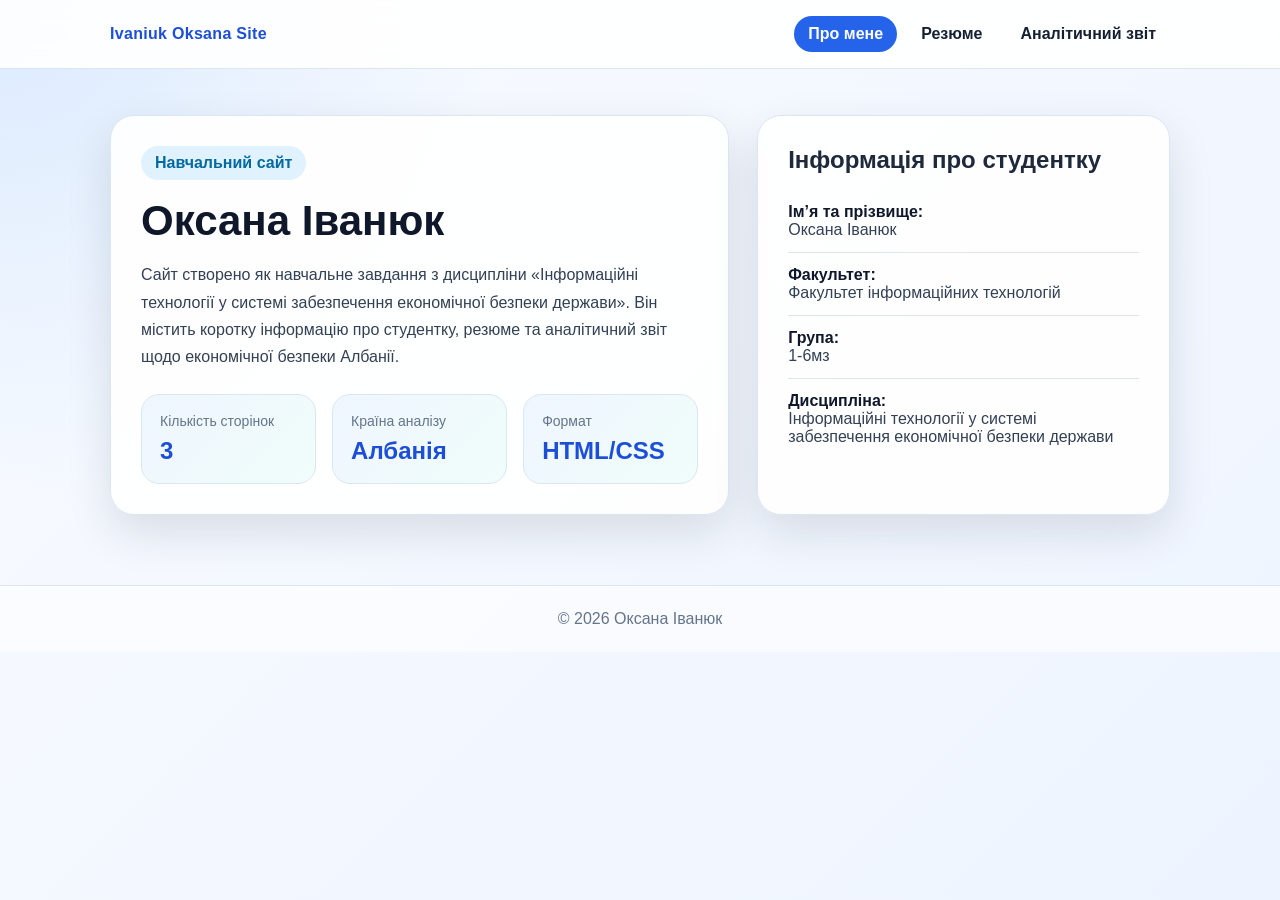
==== index.html @ 0f86aa04 "Add files via upload" ====
<!DOCTYPE html>
<html lang="uk">
<head>
    <meta charset="UTF-8">
    <meta name="viewport" content="width=device-width, initial-scale=1.0">
    <title>Оксана Іванюк — Головна</title>
    <link rel="stylesheet" href="style.css">
</head>
<body>
    <header>
        <div class="header-inner">
            <div class="logo">Ivaniuk Oksana Site</div>
            <nav>
                <a class="active" href="index.html">Про мене</a>
                <a href="resume.html">Резюме</a>
                <a href="report.html">Аналітичний звіт</a>
            </nav>
        </div>
    </header>

    <main>
        <section class="hero">
            <div class="card">
                <span class="badge">Навчальний сайт</span>
                <h1>Оксана Іванюк</h1>
                <p>
                    Сайт створено як навчальне завдання з дисципліни «Інформаційні технології у системі забезпечення економічної безпеки держави».
                    Він містить коротку інформацію про студентку, резюме та аналітичний звіт щодо економічної безпеки Албанії.
                </p>
                <div class="stat-grid">
                    <div class="stat">
                        <span>Кількість сторінок</span>
                        <strong>3</strong>
                    </div>
                    <div class="stat">
                        <span>Країна аналізу</span>
                        <strong>Албанія</strong>
                    </div>
                    <div class="stat">
                        <span>Формат</span>
                        <strong>HTML/CSS</strong>
                    </div>
                </div>
            </div>

            <div class="info-card">
                <h2>Інформація про студентку</h2>
                <ul class="info-list">
                    <li><strong>Ім’я та прізвище:</strong><br>Оксана Іванюк</li>
                    <li><strong>Факультет:</strong><br>Факультет інформаційних технологій</li>
                    <li><strong>Група:</strong><br>1-6мз</li>
                    <li><strong>Дисципліна:</strong><br>Інформаційні технології у системі забезпечення економічної безпеки держави</li>
                </ul>
            </div>
        </section>
    </main>

    <footer>© 2026 Оксана Іванюк</footer>
</body>
</html>
---- style.css ----
:root {
    --bg: #eef4ff;
    --card: #ffffff;
    --text: #162033;
    --muted: #64748b;
    --primary: #2563eb;
    --primary-dark: #1d4ed8;
    --accent: #14b8a6;
    --border: #dbe6f3;
    --shadow: 0 18px 45px rgba(15, 23, 42, 0.12);
}

* {
    box-sizing: border-box;
}

body {
    margin: 0;
    font-family: "Segoe UI", Arial, sans-serif;
    background: radial-gradient(circle at top left, #dbeafe 0, transparent 32%),
                linear-gradient(135deg, #f8fbff 0%, var(--bg) 100%);
    color: var(--text);
    min-height: 100vh;
}

header {
    position: sticky;
    top: 0;
    z-index: 10;
    background: rgba(255, 255, 255, 0.9);
    backdrop-filter: blur(12px);
    border-bottom: 1px solid var(--border);
}

.header-inner {
    max-width: 1100px;
    margin: 0 auto;
    padding: 16px 20px;
    display: flex;
    justify-content: space-between;
    align-items: center;
    gap: 20px;
}

.logo {
    font-weight: 800;
    color: var(--primary-dark);
    letter-spacing: 0.3px;
}

nav {
    display: flex;
    gap: 10px;
    flex-wrap: wrap;
}

nav a {
    color: var(--text);
    text-decoration: none;
    font-weight: 600;
    padding: 9px 14px;
    border-radius: 999px;
    transition: 0.2s ease;
}

nav a:hover,
nav a.active {
    background: var(--primary);
    color: white;
}

main {
    max-width: 1100px;
    margin: 0 auto;
    padding: 46px 20px 70px;
}

.hero {
    display: grid;
    grid-template-columns: 1.2fr 0.8fr;
    gap: 28px;
    align-items: stretch;
}

.card,
.info-card,
.report-section {
    background: rgba(255, 255, 255, 0.94);
    border: 1px solid var(--border);
    border-radius: 24px;
    box-shadow: var(--shadow);
    padding: 30px;
}

.badge {
    display: inline-block;
    padding: 8px 14px;
    border-radius: 999px;
    background: #e0f2fe;
    color: #0369a1;
    font-weight: 700;
    margin-bottom: 18px;
}

h1 {
    margin: 0 0 18px;
    font-size: 42px;
    line-height: 1.08;
    color: #0f172a;
}

h2 {
    color: #1e293b;
    margin-top: 0;
    margin-bottom: 16px;
}

h3 {
    color: #1d4ed8;
    margin-bottom: 10px;
}

p {
    line-height: 1.7;
    color: #334155;
}

.info-list {
    list-style: none;
    padding: 0;
    margin: 0;
}

.info-list li {
    padding: 13px 0;
    border-bottom: 1px solid var(--border);
    color: #334155;
}

.info-list li:last-child {
    border-bottom: none;
}

.info-list strong {
    color: #0f172a;
}

.stat-grid {
    display: grid;
    grid-template-columns: repeat(3, 1fr);
    gap: 16px;
    margin-top: 24px;
}

.stat {
    background: linear-gradient(135deg, #eff6ff, #f0fdfa);
    border: 1px solid var(--border);
    border-radius: 18px;
    padding: 18px;
}

.stat span {
    display: block;
    color: var(--muted);
    font-size: 14px;
    margin-bottom: 8px;
}

.stat strong {
    font-size: 24px;
    color: var(--primary-dark);
}

.resume-frame {
    width: 100%;
    height: 820px;
    border: 1px solid var(--border);
    border-radius: 20px;
    box-shadow: var(--shadow);
    background: white;
}

.report-section {
    margin-bottom: 24px;
}

.table-wrap {
    overflow-x: auto;
    border-radius: 18px;
    border: 1px solid var(--border);
}

table {
    width: 100%;
    border-collapse: collapse;
    background: white;
}

th, td {
    padding: 14px;
    border-bottom: 1px solid var(--border);
    text-align: left;
    vertical-align: top;
}

th {
    background: #eff6ff;
    color: #1e40af;
}

tr:last-child td {
    border-bottom: none;
}

.level-danger {
    color: #b91c1c;
    font-weight: 700;
}

.level-critical {
    color: #c2410c;
    font-weight: 700;
}

.level-good {
    color: #047857;
    font-weight: 700;
}

.recommendations li,
.threats li {
    margin-bottom: 12px;
    line-height: 1.6;
}

footer {
    text-align: center;
    color: var(--muted);
    padding: 24px;
    border-top: 1px solid var(--border);
    background: rgba(255,255,255,0.6);
}

@media (max-width: 800px) {
    .header-inner,
    .hero {
        display: block;
    }

    nav {
        margin-top: 14px;
    }

    h1 {
        font-size: 32px;
    }

    .info-card {
        margin-top: 20px;
    }

    .stat-grid {
        grid-template-columns: 1fr;
    }

    .resume-frame {
        height: 650px;
    }
}
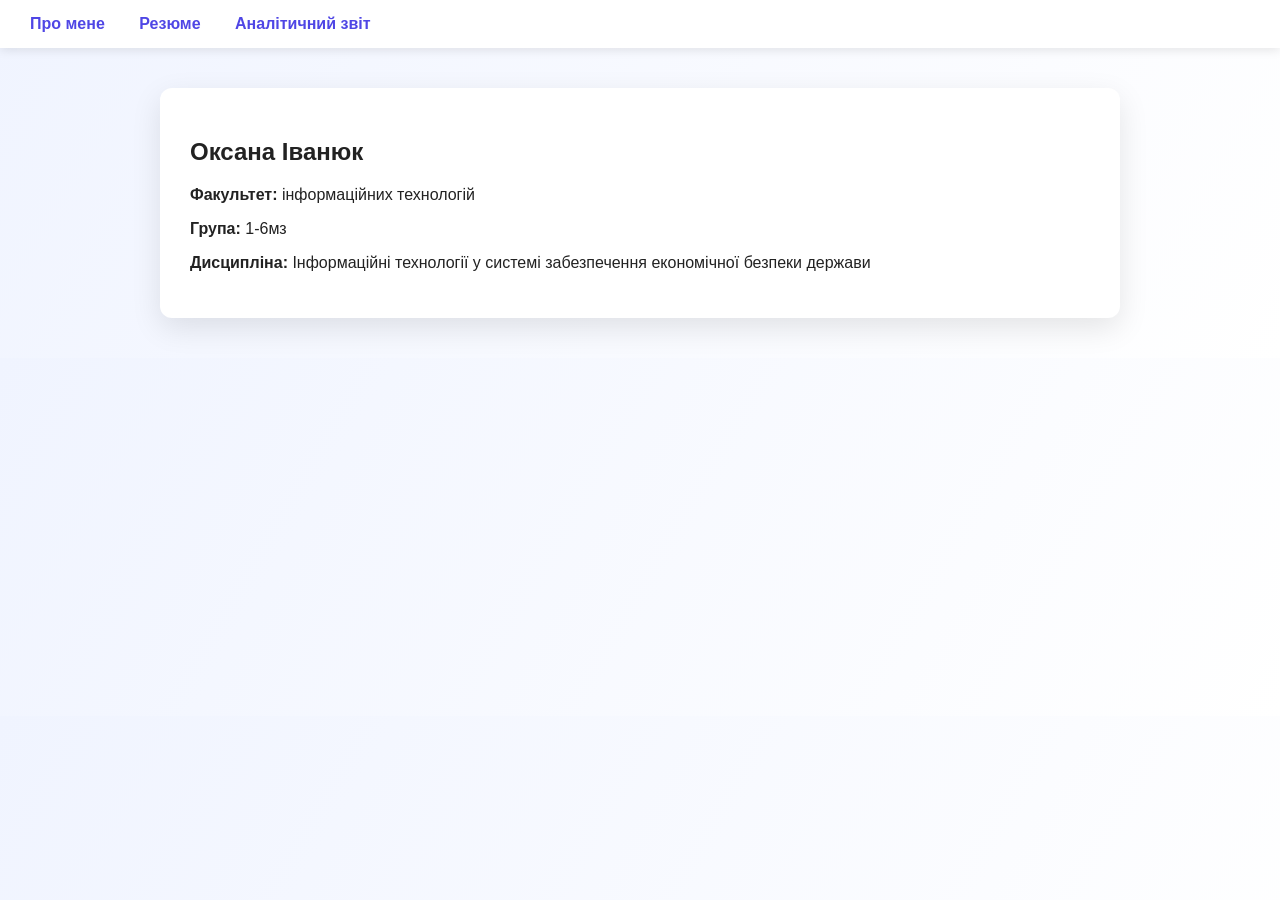
==== commit f58ecb8a: "Add files via upload" ====
--- a/index.html
+++ b/index.html
@@ -1,60 +1,27 @@
 <!DOCTYPE html>
 <html lang="uk">
 <head>
-    <meta charset="UTF-8">
-    <meta name="viewport" content="width=device-width, initial-scale=1.0">
-    <title>Оксана Іванюк — Головна</title>
-    <link rel="stylesheet" href="style.css">
+<meta charset="UTF-8">
+<meta name="viewport" content="width=device-width, initial-scale=1.0">
+<title>Ivaniuk Oksana</title>
+<link rel="stylesheet" href="style.css">
 </head>
 <body>
-    <header>
-        <div class="header-inner">
-            <div class="logo">Ivaniuk Oksana Site</div>
-            <nav>
-                <a class="active" href="index.html">Про мене</a>
-                <a href="resume.html">Резюме</a>
-                <a href="report.html">Аналітичний звіт</a>
-            </nav>
-        </div>
-    </header>
 
-    <main>
-        <section class="hero">
-            <div class="card">
-                <span class="badge">Навчальний сайт</span>
-                <h1>Оксана Іванюк</h1>
-                <p>
-                    Сайт створено як навчальне завдання з дисципліни «Інформаційні технології у системі забезпечення економічної безпеки держави».
-                    Він містить коротку інформацію про студентку, резюме та аналітичний звіт щодо економічної безпеки Албанії.
-                </p>
-                <div class="stat-grid">
-                    <div class="stat">
-                        <span>Кількість сторінок</span>
-                        <strong>3</strong>
-                    </div>
-                    <div class="stat">
-                        <span>Країна аналізу</span>
-                        <strong>Албанія</strong>
-                    </div>
-                    <div class="stat">
-                        <span>Формат</span>
-                        <strong>HTML/CSS</strong>
-                    </div>
-                </div>
-            </div>
+<header class="header">
+<nav>
+<a href="index.html">Про мене</a>
+<a href="resume.html">Резюме</a>
+<a href="report.html">Аналітичний звіт</a>
+</nav>
+</header>
 
-            <div class="info-card">
-                <h2>Інформація про студентку</h2>
-                <ul class="info-list">
-                    <li><strong>Ім’я та прізвище:</strong><br>Оксана Іванюк</li>
-                    <li><strong>Факультет:</strong><br>Факультет інформаційних технологій</li>
-                    <li><strong>Група:</strong><br>1-6мз</li>
-                    <li><strong>Дисципліна:</strong><br>Інформаційні технології у системі забезпечення економічної безпеки держави</li>
-                </ul>
-            </div>
-        </section>
-    </main>
+<section class="container fade-in">
+<h1>Оксана Іванюк</h1>
+<p><b>Факультет:</b> інформаційних технологій</p>
+<p><b>Група:</b> 1-6мз</p>
+<p><b>Дисципліна:</b> Інформаційні технології у системі забезпечення економічної безпеки держави</p>
+</section>
 
-    <footer>© 2026 Оксана Іванюк</footer>
 </body>
 </html>
--- a/style.css
+++ b/style.css
@@ -1,269 +1,37 @@
-:root {
-    --bg: #eef4ff;
-    --card: #ffffff;
-    --text: #162033;
-    --muted: #64748b;
-    --primary: #2563eb;
-    --primary-dark: #1d4ed8;
-    --accent: #14b8a6;
-    --border: #dbe6f3;
-    --shadow: 0 18px 45px rgba(15, 23, 42, 0.12);
+body {
+margin:0;
+font-family:Arial;
+background: linear-gradient(120deg,#f0f4ff,#ffffff);
+color:#222;
 }
 
-* {
-    box-sizing: border-box;
-}
-
-body {
-    margin: 0;
-    font-family: "Segoe UI", Arial, sans-serif;
-    background: radial-gradient(circle at top left, #dbeafe 0, transparent 32%),
-                linear-gradient(135deg, #f8fbff 0%, var(--bg) 100%);
-    color: var(--text);
-    min-height: 100vh;
-}
-
-header {
-    position: sticky;
-    top: 0;
-    z-index: 10;
-    background: rgba(255, 255, 255, 0.9);
-    backdrop-filter: blur(12px);
-    border-bottom: 1px solid var(--border);
-}
-
-.header-inner {
-    max-width: 1100px;
-    margin: 0 auto;
-    padding: 16px 20px;
-    display: flex;
-    justify-content: space-between;
-    align-items: center;
-    gap: 20px;
-}
-
-.logo {
-    font-weight: 800;
-    color: var(--primary-dark);
-    letter-spacing: 0.3px;
-}
-
-nav {
-    display: flex;
-    gap: 10px;
-    flex-wrap: wrap;
+.header {
+background:white;
+padding:15px;
+box-shadow:0 2px 10px rgba(0,0,0,0.1);
 }
 
 nav a {
-    color: var(--text);
-    text-decoration: none;
-    font-weight: 600;
-    padding: 9px 14px;
-    border-radius: 999px;
-    transition: 0.2s ease;
+margin:0 15px;
+text-decoration:none;
+color:#4f46e5;
+font-weight:bold;
 }
 
-nav a:hover,
-nav a.active {
-    background: var(--primary);
-    color: white;
+.container {
+max-width:900px;
+margin:40px auto;
+background:white;
+padding:30px;
+border-radius:12px;
+box-shadow:0 10px 30px rgba(0,0,0,0.1);
 }
 
-main {
-    max-width: 1100px;
-    margin: 0 auto;
-    padding: 46px 20px 70px;
+.fade-in {
+animation: fade 1s ease-in;
 }
 
-.hero {
-    display: grid;
-    grid-template-columns: 1.2fr 0.8fr;
-    gap: 28px;
-    align-items: stretch;
+@keyframes fade {
+from {opacity:0; transform:translateY(20px);}
+to {opacity:1; transform:translateY(0);}
 }
-
-.card,
-.info-card,
-.report-section {
-    background: rgba(255, 255, 255, 0.94);
-    border: 1px solid var(--border);
-    border-radius: 24px;
-    box-shadow: var(--shadow);
-    padding: 30px;
-}
-
-.badge {
-    display: inline-block;
-    padding: 8px 14px;
-    border-radius: 999px;
-    background: #e0f2fe;
-    color: #0369a1;
-    font-weight: 700;
-    margin-bottom: 18px;
-}
-
-h1 {
-    margin: 0 0 18px;
-    font-size: 42px;
-    line-height: 1.08;
-    color: #0f172a;
-}
-
-h2 {
-    color: #1e293b;
-    margin-top: 0;
-    margin-bottom: 16px;
-}
-
-h3 {
-    color: #1d4ed8;
-    margin-bottom: 10px;
-}
-
-p {
-    line-height: 1.7;
-    color: #334155;
-}
-
-.info-list {
-    list-style: none;
-    padding: 0;
-    margin: 0;
-}
-
-.info-list li {
-    padding: 13px 0;
-    border-bottom: 1px solid var(--border);
-    color: #334155;
-}
-
-.info-list li:last-child {
-    border-bottom: none;
-}
-
-.info-list strong {
-    color: #0f172a;
-}
-
-.stat-grid {
-    display: grid;
-    grid-template-columns: repeat(3, 1fr);
-    gap: 16px;
-    margin-top: 24px;
-}
-
-.stat {
-    background: linear-gradient(135deg, #eff6ff, #f0fdfa);
-    border: 1px solid var(--border);
-    border-radius: 18px;
-    padding: 18px;
-}
-
-.stat span {
-    display: block;
-    color: var(--muted);
-    font-size: 14px;
-    margin-bottom: 8px;
-}
-
-.stat strong {
-    font-size: 24px;
-    color: var(--primary-dark);
-}
-
-.resume-frame {
-    width: 100%;
-    height: 820px;
-    border: 1px solid var(--border);
-    border-radius: 20px;
-    box-shadow: var(--shadow);
-    background: white;
-}
-
-.report-section {
-    margin-bottom: 24px;
-}
-
-.table-wrap {
-    overflow-x: auto;
-    border-radius: 18px;
-    border: 1px solid var(--border);
-}
-
-table {
-    width: 100%;
-    border-collapse: collapse;
-    background: white;
-}
-
-th, td {
-    padding: 14px;
-    border-bottom: 1px solid var(--border);
-    text-align: left;
-    vertical-align: top;
-}
-
-th {
-    background: #eff6ff;
-    color: #1e40af;
-}
-
-tr:last-child td {
-    border-bottom: none;
-}
-
-.level-danger {
-    color: #b91c1c;
-    font-weight: 700;
-}
-
-.level-critical {
-    color: #c2410c;
-    font-weight: 700;
-}
-
-.level-good {
-    color: #047857;
-    font-weight: 700;
-}
-
-.recommendations li,
-.threats li {
-    margin-bottom: 12px;
-    line-height: 1.6;
-}
-
-footer {
-    text-align: center;
-    color: var(--muted);
-    padding: 24px;
-    border-top: 1px solid var(--border);
-    background: rgba(255,255,255,0.6);
-}
-
-@media (max-width: 800px) {
-    .header-inner,
-    .hero {
-        display: block;
-    }
-
-    nav {
-        margin-top: 14px;
-    }
-
-    h1 {
-        font-size: 32px;
-    }
-
-    .info-card {
-        margin-top: 20px;
-    }
-
-    .stat-grid {
-        grid-template-columns: 1fr;
-    }
-
-    .resume-frame {
-        height: 650px;
-    }
-}
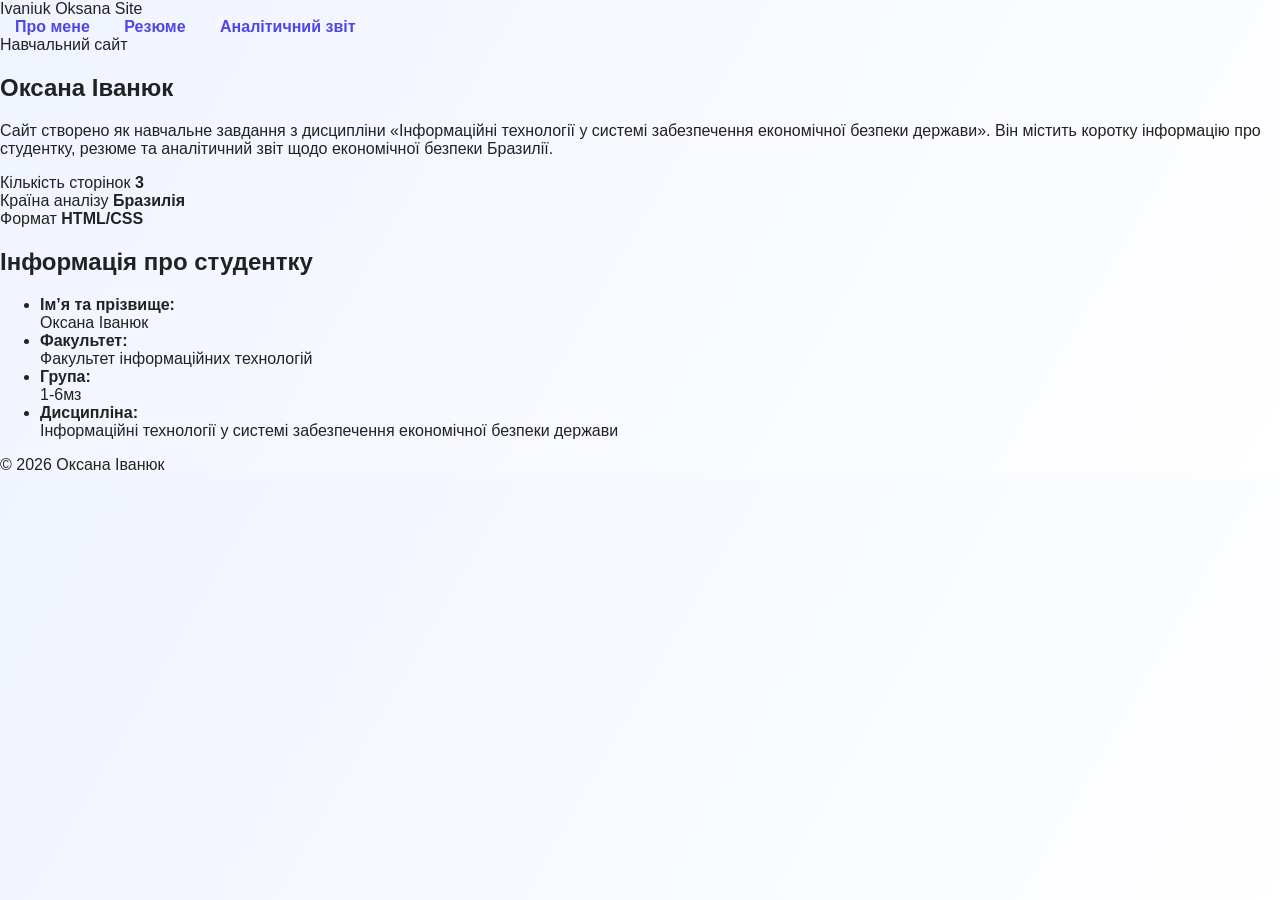
==== commit 80120cb7: "Update index.html" ====
--- a/index.html
+++ b/index.html
@@ -1,27 +1,60 @@
 <!DOCTYPE html>
 <html lang="uk">
 <head>
-<meta charset="UTF-8">
-<meta name="viewport" content="width=device-width, initial-scale=1.0">
-<title>Ivaniuk Oksana</title>
-<link rel="stylesheet" href="style.css">
+    <meta charset="UTF-8">
+    <meta name="viewport" content="width=device-width, initial-scale=1.0">
+    <title>Оксана Іванюк — Головна</title>
+    <link rel="stylesheet" href="style.css">
 </head>
 <body>
+    <header>
+        <div class="header-inner">
+            <div class="logo">Ivaniuk Oksana Site</div>
+            <nav>
+                <a class="active" href="index.html">Про мене</a>
+                <a href="resume.html">Резюме</a>
+                <a href="report.html">Аналітичний звіт</a>
+            </nav>
+        </div>
+    </header>
 
-<header class="header">
-<nav>
-<a href="index.html">Про мене</a>
-<a href="resume.html">Резюме</a>
-<a href="report.html">Аналітичний звіт</a>
-</nav>
-</header>
+    <main>
+        <section class="hero">
+            <div class="card">
+                <span class="badge">Навчальний сайт</span>
+                <h1>Оксана Іванюк</h1>
+                <p>
+                    Сайт створено як навчальне завдання з дисципліни «Інформаційні технології у системі забезпечення економічної безпеки держави».
+                    Він містить коротку інформацію про студентку, резюме та аналітичний звіт щодо економічної безпеки Бразилії.
+                </p>
+                <div class="stat-grid">
+                    <div class="stat">
+                        <span>Кількість сторінок</span>
+                        <strong>3</strong>
+                    </div>
+                    <div class="stat">
+                        <span>Країна аналізу</span>
+                        <strong>Бразилія</strong>
+                    </div>
+                    <div class="stat">
+                        <span>Формат</span>
+                        <strong>HTML/CSS</strong>
+                    </div>
+                </div>
+            </div>
 
-<section class="container fade-in">
-<h1>Оксана Іванюк</h1>
-<p><b>Факультет:</b> інформаційних технологій</p>
-<p><b>Група:</b> 1-6мз</p>
-<p><b>Дисципліна:</b> Інформаційні технології у системі забезпечення економічної безпеки держави</p>
-</section>
+            <div class="info-card">
+                <h2>Інформація про студентку</h2>
+                <ul class="info-list">
+                    <li><strong>Ім’я та прізвище:</strong><br>Оксана Іванюк</li>
+                    <li><strong>Факультет:</strong><br>Факультет інформаційних технологій</li>
+                    <li><strong>Група:</strong><br>1-6мз</li>
+                    <li><strong>Дисципліна:</strong><br>Інформаційні технології у системі забезпечення економічної безпеки держави</li>
+                </ul>
+            </div>
+        </section>
+    </main>
 
+    <footer>© 2026 Оксана Іванюк</footer>
 </body>
 </html>
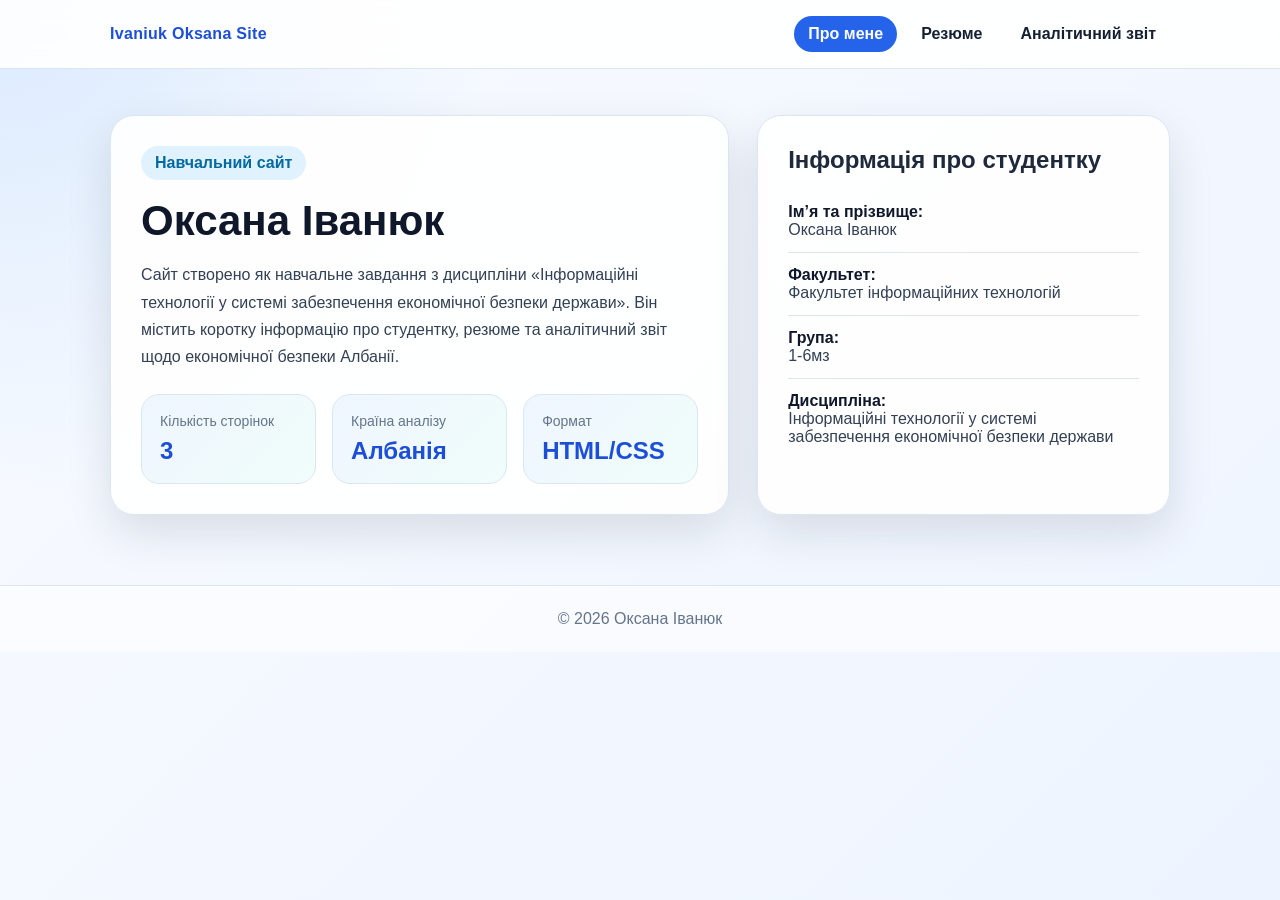
==== commit 4e4d6859: "Add files via upload" ====
--- a/index.html
+++ b/index.html
@@ -25,7 +25,7 @@
                 <h1>Оксана Іванюк</h1>
                 <p>
                     Сайт створено як навчальне завдання з дисципліни «Інформаційні технології у системі забезпечення економічної безпеки держави».
-                    Він містить коротку інформацію про студентку, резюме та аналітичний звіт щодо економічної безпеки Бразилії.
+                    Він містить коротку інформацію про студентку, резюме та аналітичний звіт щодо економічної безпеки Албанії.
                 </p>
                 <div class="stat-grid">
                     <div class="stat">
@@ -34,7 +34,7 @@
                     </div>
                     <div class="stat">
                         <span>Країна аналізу</span>
-                        <strong>Бразилія</strong>
+                        <strong>Албанія</strong>
                     </div>
                     <div class="stat">
                         <span>Формат</span>
--- a/style.css
+++ b/style.css
@@ -1,37 +1,269 @@
+:root {
+    --bg: #eef4ff;
+    --card: #ffffff;
+    --text: #162033;
+    --muted: #64748b;
+    --primary: #2563eb;
+    --primary-dark: #1d4ed8;
+    --accent: #14b8a6;
+    --border: #dbe6f3;
+    --shadow: 0 18px 45px rgba(15, 23, 42, 0.12);
+}
+
+* {
+    box-sizing: border-box;
+}
+
 body {
-margin:0;
-font-family:Arial;
-background: linear-gradient(120deg,#f0f4ff,#ffffff);
-color:#222;
-}
-
-.header {
-background:white;
-padding:15px;
-box-shadow:0 2px 10px rgba(0,0,0,0.1);
+    margin: 0;
+    font-family: "Segoe UI", Arial, sans-serif;
+    background: radial-gradient(circle at top left, #dbeafe 0, transparent 32%),
+                linear-gradient(135deg, #f8fbff 0%, var(--bg) 100%);
+    color: var(--text);
+    min-height: 100vh;
+}
+
+header {
+    position: sticky;
+    top: 0;
+    z-index: 10;
+    background: rgba(255, 255, 255, 0.9);
+    backdrop-filter: blur(12px);
+    border-bottom: 1px solid var(--border);
+}
+
+.header-inner {
+    max-width: 1100px;
+    margin: 0 auto;
+    padding: 16px 20px;
+    display: flex;
+    justify-content: space-between;
+    align-items: center;
+    gap: 20px;
+}
+
+.logo {
+    font-weight: 800;
+    color: var(--primary-dark);
+    letter-spacing: 0.3px;
+}
+
+nav {
+    display: flex;
+    gap: 10px;
+    flex-wrap: wrap;
 }
 
 nav a {
-margin:0 15px;
-text-decoration:none;
-color:#4f46e5;
-font-weight:bold;
-}
-
-.container {
-max-width:900px;
-margin:40px auto;
-background:white;
-padding:30px;
-border-radius:12px;
-box-shadow:0 10px 30px rgba(0,0,0,0.1);
-}
-
-.fade-in {
-animation: fade 1s ease-in;
-}
-
-@keyframes fade {
-from {opacity:0; transform:translateY(20px);}
-to {opacity:1; transform:translateY(0);}
-}
+    color: var(--text);
+    text-decoration: none;
+    font-weight: 600;
+    padding: 9px 14px;
+    border-radius: 999px;
+    transition: 0.2s ease;
+}
+
+nav a:hover,
+nav a.active {
+    background: var(--primary);
+    color: white;
+}
+
+main {
+    max-width: 1100px;
+    margin: 0 auto;
+    padding: 46px 20px 70px;
+}
+
+.hero {
+    display: grid;
+    grid-template-columns: 1.2fr 0.8fr;
+    gap: 28px;
+    align-items: stretch;
+}
+
+.card,
+.info-card,
+.report-section {
+    background: rgba(255, 255, 255, 0.94);
+    border: 1px solid var(--border);
+    border-radius: 24px;
+    box-shadow: var(--shadow);
+    padding: 30px;
+}
+
+.badge {
+    display: inline-block;
+    padding: 8px 14px;
+    border-radius: 999px;
+    background: #e0f2fe;
+    color: #0369a1;
+    font-weight: 700;
+    margin-bottom: 18px;
+}
+
+h1 {
+    margin: 0 0 18px;
+    font-size: 42px;
+    line-height: 1.08;
+    color: #0f172a;
+}
+
+h2 {
+    color: #1e293b;
+    margin-top: 0;
+    margin-bottom: 16px;
+}
+
+h3 {
+    color: #1d4ed8;
+    margin-bottom: 10px;
+}
+
+p {
+    line-height: 1.7;
+    color: #334155;
+}
+
+.info-list {
+    list-style: none;
+    padding: 0;
+    margin: 0;
+}
+
+.info-list li {
+    padding: 13px 0;
+    border-bottom: 1px solid var(--border);
+    color: #334155;
+}
+
+.info-list li:last-child {
+    border-bottom: none;
+}
+
+.info-list strong {
+    color: #0f172a;
+}
+
+.stat-grid {
+    display: grid;
+    grid-template-columns: repeat(3, 1fr);
+    gap: 16px;
+    margin-top: 24px;
+}
+
+.stat {
+    background: linear-gradient(135deg, #eff6ff, #f0fdfa);
+    border: 1px solid var(--border);
+    border-radius: 18px;
+    padding: 18px;
+}
+
+.stat span {
+    display: block;
+    color: var(--muted);
+    font-size: 14px;
+    margin-bottom: 8px;
+}
+
+.stat strong {
+    font-size: 24px;
+    color: var(--primary-dark);
+}
+
+.resume-frame {
+    width: 100%;
+    height: 820px;
+    border: 1px solid var(--border);
+    border-radius: 20px;
+    box-shadow: var(--shadow);
+    background: white;
+}
+
+.report-section {
+    margin-bottom: 24px;
+}
+
+.table-wrap {
+    overflow-x: auto;
+    border-radius: 18px;
+    border: 1px solid var(--border);
+}
+
+table {
+    width: 100%;
+    border-collapse: collapse;
+    background: white;
+}
+
+th, td {
+    padding: 14px;
+    border-bottom: 1px solid var(--border);
+    text-align: left;
+    vertical-align: top;
+}
+
+th {
+    background: #eff6ff;
+    color: #1e40af;
+}
+
+tr:last-child td {
+    border-bottom: none;
+}
+
+.level-danger {
+    color: #b91c1c;
+    font-weight: 700;
+}
+
+.level-critical {
+    color: #c2410c;
+    font-weight: 700;
+}
+
+.level-good {
+    color: #047857;
+    font-weight: 700;
+}
+
+.recommendations li,
+.threats li {
+    margin-bottom: 12px;
+    line-height: 1.6;
+}
+
+footer {
+    text-align: center;
+    color: var(--muted);
+    padding: 24px;
+    border-top: 1px solid var(--border);
+    background: rgba(255,255,255,0.6);
+}
+
+@media (max-width: 800px) {
+    .header-inner,
+    .hero {
+        display: block;
+    }
+
+    nav {
+        margin-top: 14px;
+    }
+
+    h1 {
+        font-size: 32px;
+    }
+
+    .info-card {
+        margin-top: 20px;
+    }
+
+    .stat-grid {
+        grid-template-columns: 1fr;
+    }
+
+    .resume-frame {
+        height: 650px;
+    }
+}
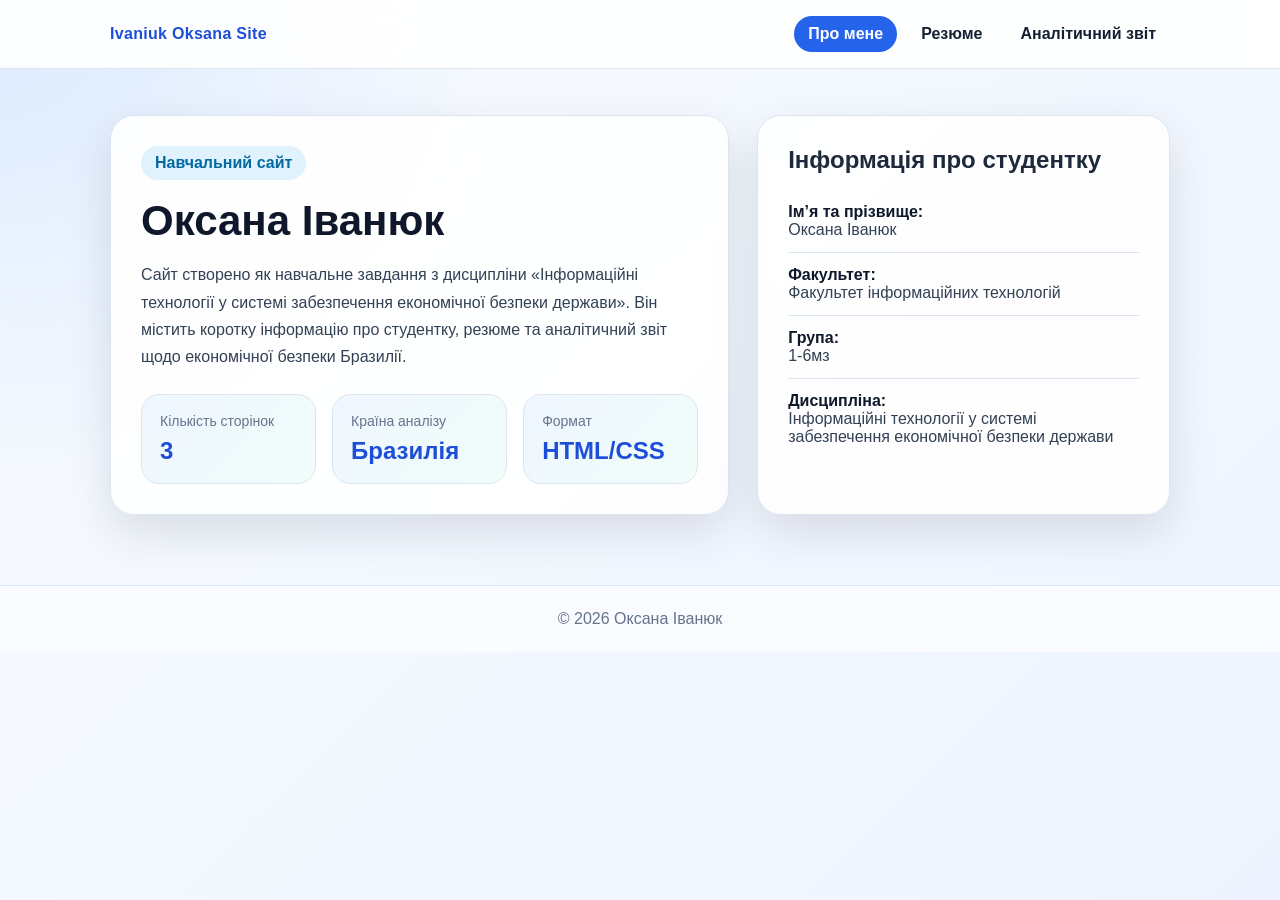
==== commit bceb5035: "Update index.html" ====
--- a/index.html
+++ b/index.html
@@ -25,7 +25,7 @@
                 <h1>Оксана Іванюк</h1>
                 <p>
                     Сайт створено як навчальне завдання з дисципліни «Інформаційні технології у системі забезпечення економічної безпеки держави».
-                    Він містить коротку інформацію про студентку, резюме та аналітичний звіт щодо економічної безпеки Албанії.
+                    Він містить коротку інформацію про студентку, резюме та аналітичний звіт щодо економічної безпеки Бразилії.
                 </p>
                 <div class="stat-grid">
                     <div class="stat">
@@ -34,7 +34,7 @@
                     </div>
                     <div class="stat">
                         <span>Країна аналізу</span>
-                        <strong>Албанія</strong>
+                        <strong>Бразилія</strong>
                     </div>
                     <div class="stat">
                         <span>Формат</span>
